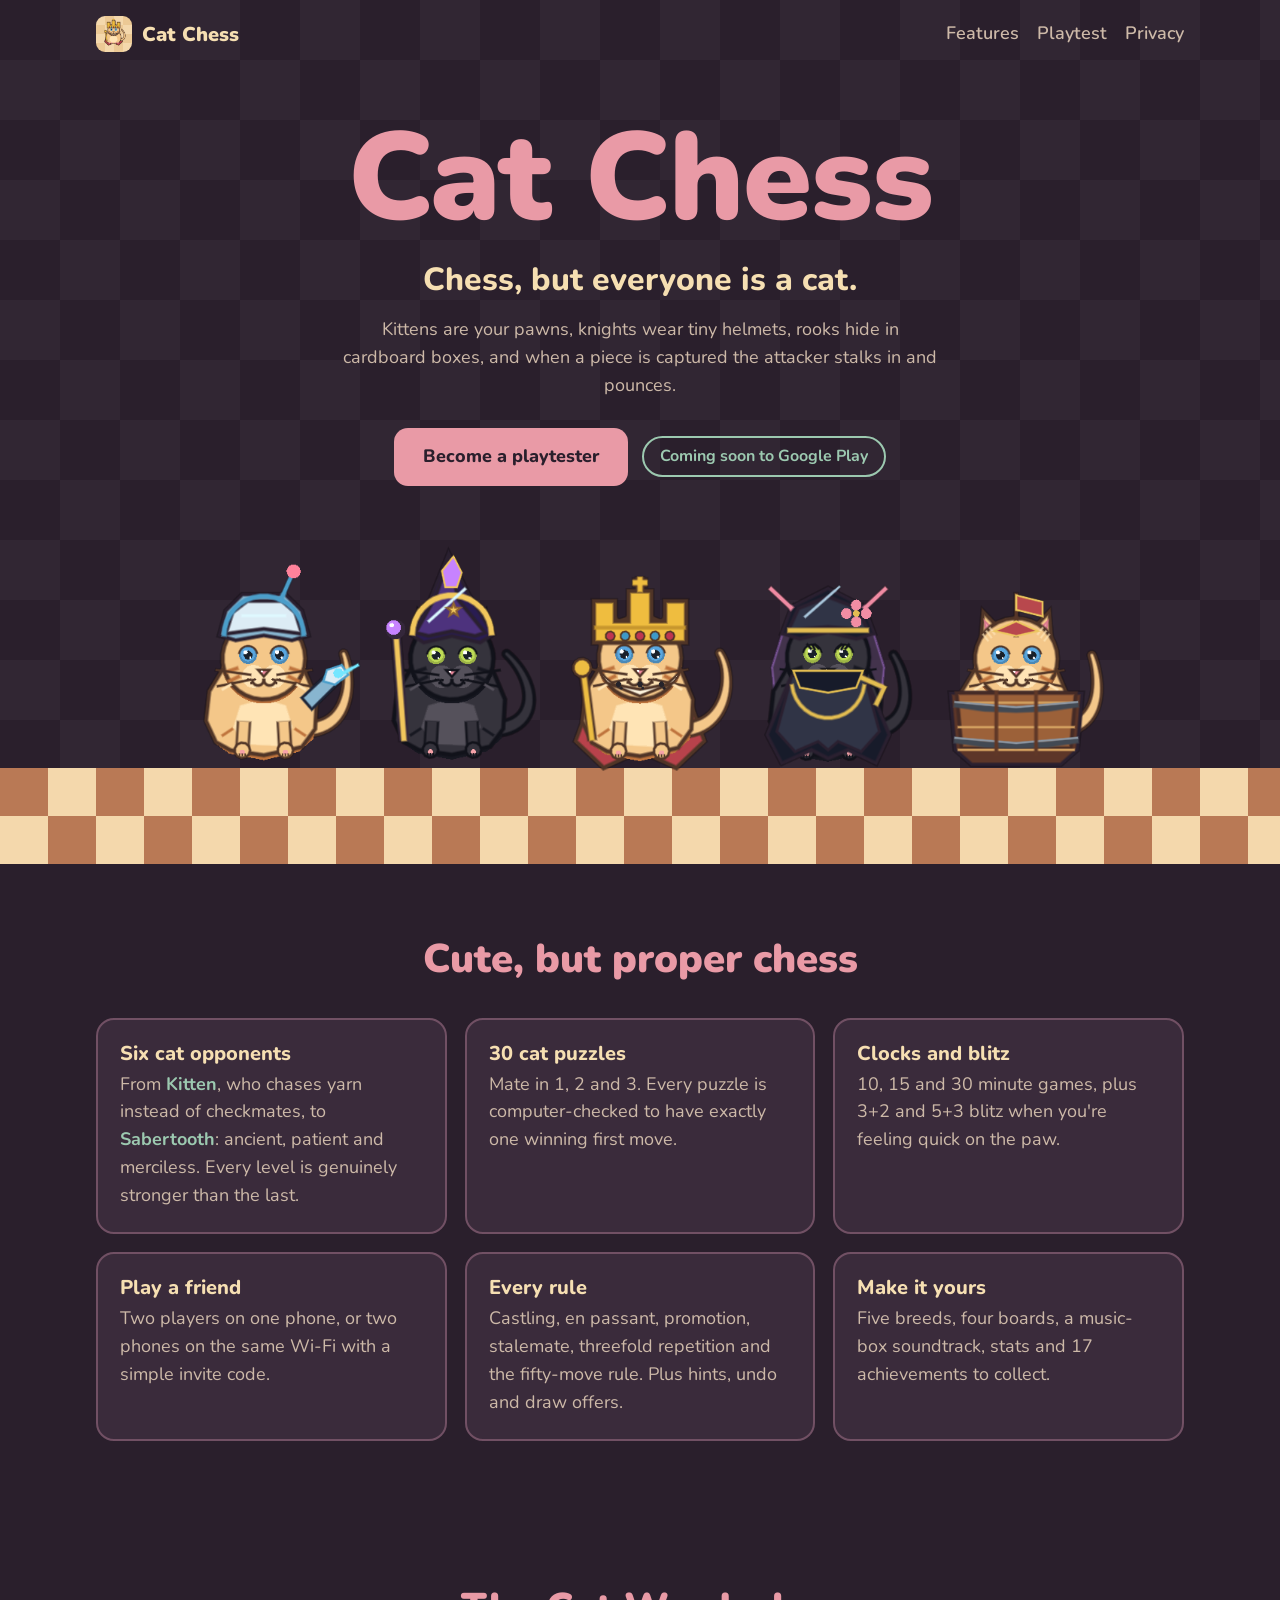
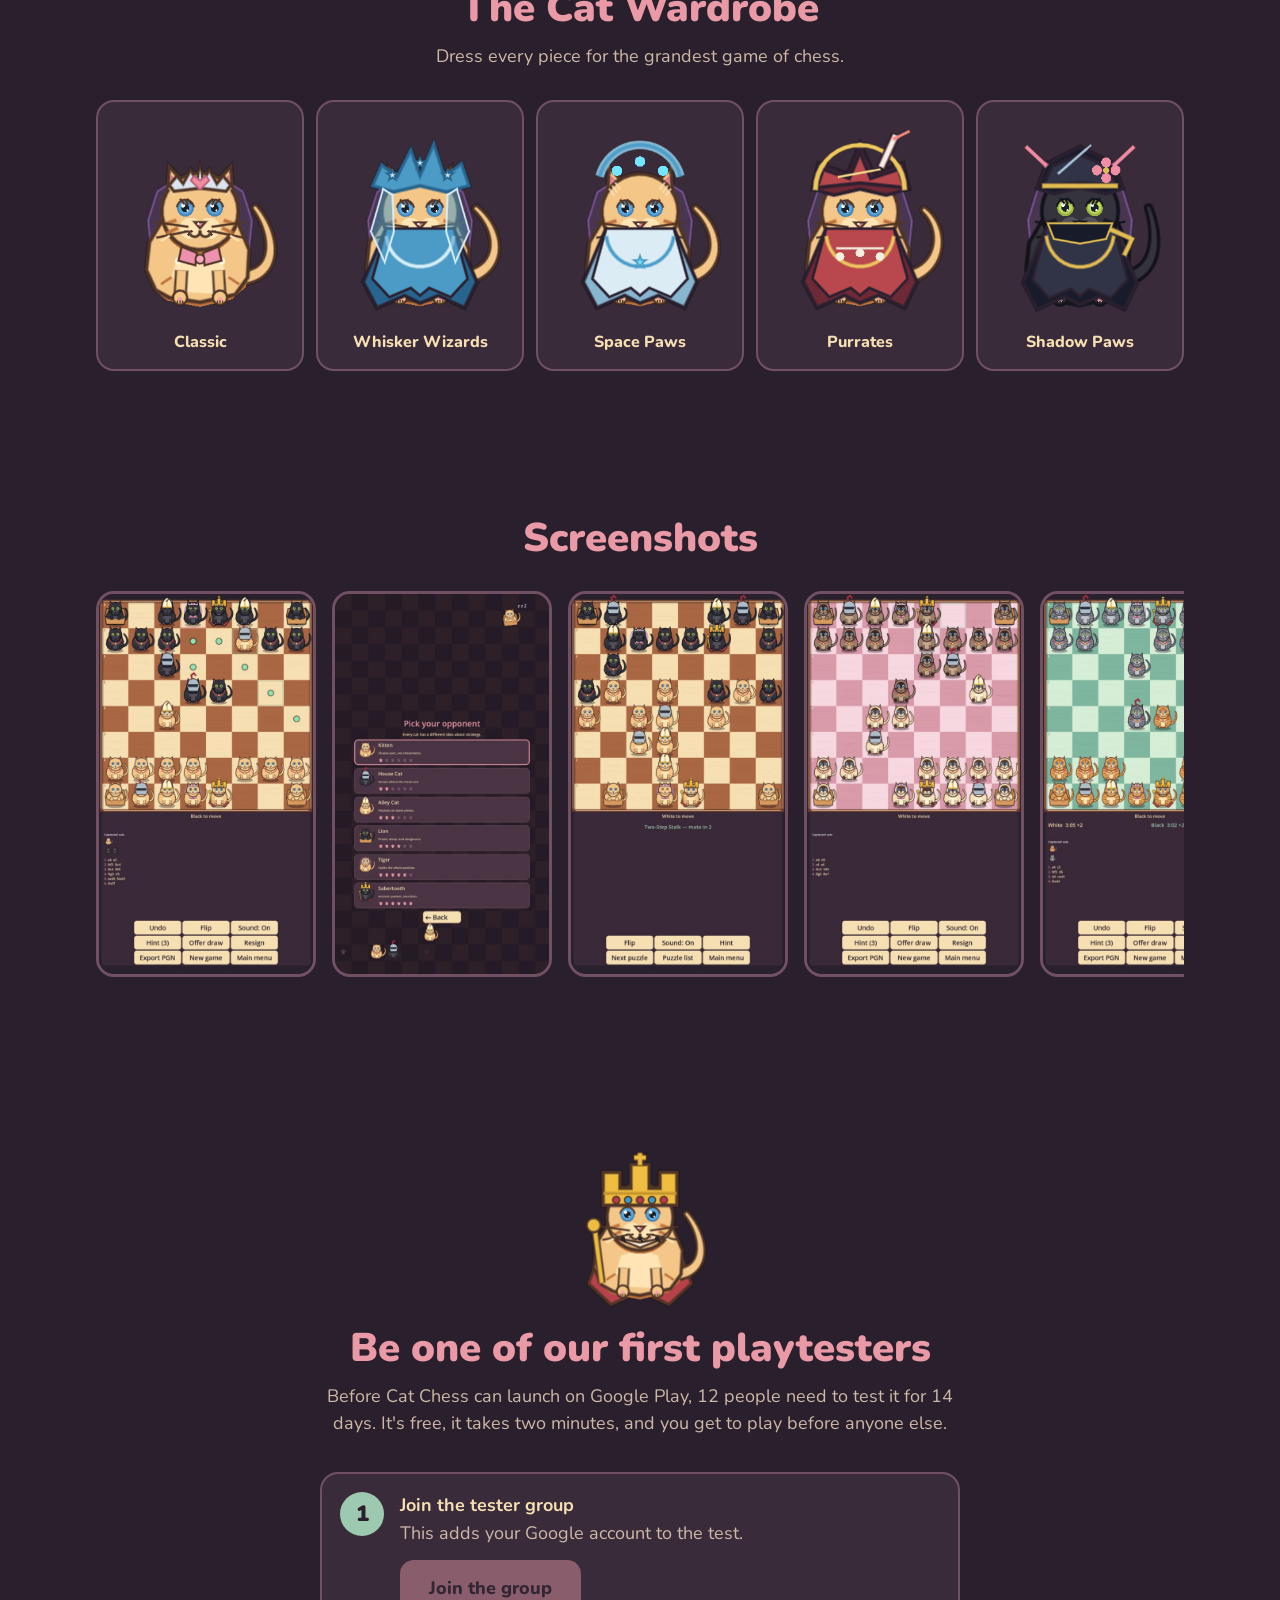
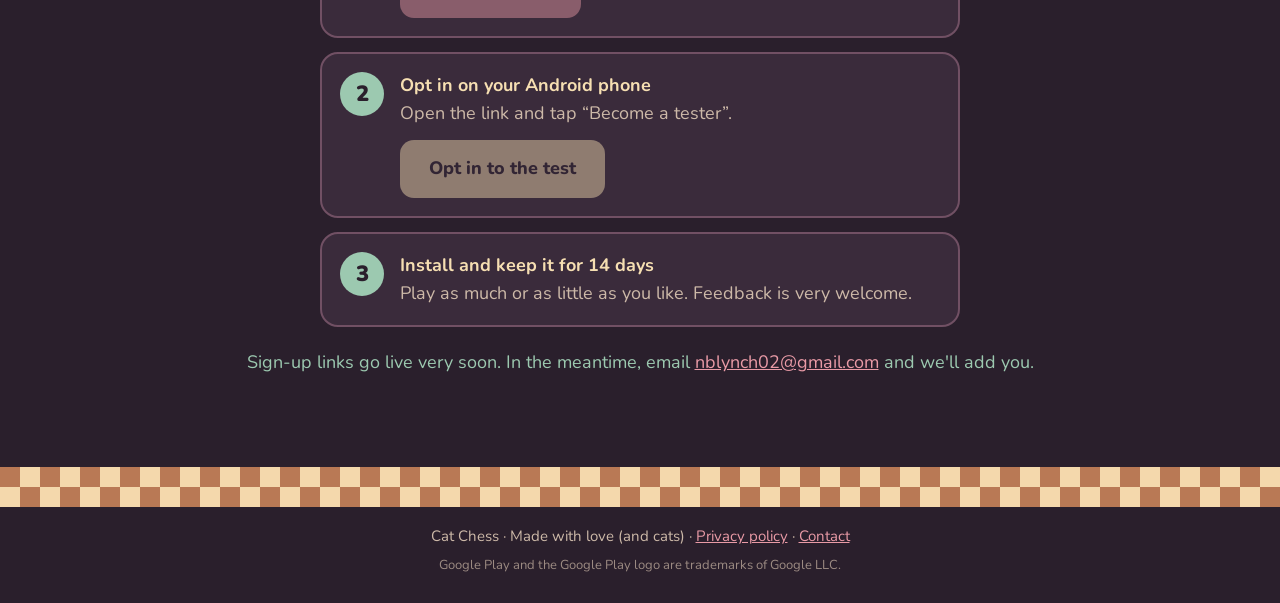
==== index.html @ 856974bc "Cat Chess website: landing page, privacy policy, app-ads.txt Co-Authored-By: Claude Opus 5.5 <norepl" ====
<!doctype html>
<html lang="en">
<head>
<meta charset="utf-8">
<meta name="viewport" content="width=device-width, initial-scale=1">
<title>Cat Chess — chess, but everyone is a cat</title>
<meta name="description" content="Cat Chess is a cosy chess game for Android where every piece is a cat. Six AI opponents, 30 puzzles, blitz clocks, cat costumes and Wi-Fi play with a friend.">
<meta property="og:title" content="Cat Chess">
<meta property="og:description" content="Chess, but everyone is a cat. Be one of the first playtesters!">
<meta property="og:image" content="img/og.png">
<meta property="og:type" content="website">
<link rel="icon" type="image/png" href="img/favicon.png">
<link rel="preconnect" href="https://fonts.googleapis.com">
<link rel="preconnect" href="https://fonts.gstatic.com" crossorigin>
<link href="https://fonts.googleapis.com/css2?family=Nunito:wght@400;600;800;900&display=swap" rel="stylesheet">
<link rel="stylesheet" href="style.css">
</head>
<body>
<header class="hero">
  <nav class="nav">
    <a class="brand" href="./"><img src="img/icon.png" alt="" width="36" height="36">Cat Chess</a>
    <div class="nav-links"><a href="#features">Features</a><a href="#playtest">Playtest</a><a href="privacy/">Privacy</a></div>
  </nav>
  <div class="hero-body">
    <h1>Cat Chess</h1>
    <p class="tagline">Chess, but everyone is a cat.</p>
    <p class="lede">Kittens are your pawns, knights wear tiny helmets, rooks hide in cardboard boxes, and when a piece is captured the attacker stalks in and pounces.</p>
    <div class="cta-row">
      <a class="btn primary" href="#playtest">Become a playtester</a>
      <span class="pill">Coming soon to Google Play</span>
    </div>
  </div>
  <div class="lineup"><img src="img/cats_row.png" alt="Five cats in costumes: an astronaut, a wizard, a king, a ninja and a pirate"></div>
  <div class="board-strip" aria-hidden="true"></div>
</header>

<main>
  <section id="features" class="features">
    <h2>Cute, but proper chess</h2>
    <div class="grid">
      <article class="card">
        <h3>Six cat opponents</h3>
        <p>From <b>Kitten</b>, who chases yarn instead of checkmates, to <b>Sabertooth</b>: ancient, patient and merciless. Every level is genuinely stronger than the last.</p>
      </article>
      <article class="card">
        <h3>30 cat puzzles</h3>
        <p>Mate in 1, 2 and 3. Every puzzle is computer-checked to have exactly one winning first move.</p>
      </article>
      <article class="card">
        <h3>Clocks and blitz</h3>
        <p>10, 15 and 30 minute games, plus 3+2 and 5+3 blitz when you're feeling quick on the paw.</p>
      </article>
      <article class="card">
        <h3>Play a friend</h3>
        <p>Two players on one phone, or two phones on the same Wi-Fi with a simple invite code.</p>
      </article>
      <article class="card">
        <h3>Every rule</h3>
        <p>Castling, en passant, promotion, stalemate, threefold repetition and the fifty-move rule. Plus hints, undo and draw offers.</p>
      </article>
      <article class="card">
        <h3>Make it yours</h3>
        <p>Five breeds, four boards, a music-box soundtrack, stats and 17 achievements to collect.</p>
      </article>
    </div>
  </section>

  <section class="wardrobe">
    <h2>The Cat Wardrobe</h2>
    <p class="section-lede">Dress every piece for the grandest game of chess.</p>
    <div class="costumes">
      <figure><img src="img/cat_classic.png" alt="Classic queen cat"><figcaption>Classic</figcaption></figure>
      <figure><img src="img/cat_wizard.png" alt="Wizard queen cat"><figcaption>Whisker Wizards</figcaption></figure>
      <figure><img src="img/cat_space.png" alt="Astronaut queen cat"><figcaption>Space Paws</figcaption></figure>
      <figure><img src="img/cat_pirate.png" alt="Pirate queen cat"><figcaption>Purrates</figcaption></figure>
      <figure><img src="img/cat_ninja.png" alt="Ninja queen cat"><figcaption>Shadow Paws</figcaption></figure>
    </div>
  </section>

  <section class="shots">
    <h2>Screenshots</h2>
    <div class="shot-row">
      <img src="img/02_game.jpg" alt="A game in progress with move dots showing" loading="lazy">
      <img src="img/03_opponents.jpg" alt="Choosing a cat opponent" loading="lazy">
      <img src="img/04_puzzle.jpg" alt="A cat chess puzzle" loading="lazy">
      <img src="img/05_siamese_sakura.jpg" alt="Siamese cats on the Sakura board" loading="lazy">
      <img src="img/06_blitz_tabby.jpg" alt="A blitz game with tabby cats" loading="lazy">
      <img src="img/01_home.jpg" alt="The Cat Chess home screen" loading="lazy">
    </div>
  </section>

  <section id="playtest" class="playtest">
    <img class="playtest-king" src="img/king.png" alt="">
    <h2>Be one of our first playtesters</h2>
    <p class="section-lede">Before Cat Chess can launch on Google Play, 12 people need to test it for 14 days. It's free, it takes two minutes, and you get to play before anyone else.</p>
    <ol class="steps">
      <li><span>1</span><div><b>Join the tester group</b><br>This adds your Google account to the test.<br><a class="btn primary step-btn" data-link="group" href="#">Join the group</a></div></li>
      <li><span>2</span><div><b>Opt in on your Android phone</b><br>Open the link and tap “Become a tester”.<br><a class="btn step-btn" data-link="optin" href="#">Opt in to the test</a></div></li>
      <li><span>3</span><div><b>Install and keep it for 14 days</b><br>Play as much or as little as you like. Feedback is very welcome.</div></li>
    </ol>
    <p class="soon" hidden>Sign-up links go live very soon. In the meantime, email <a href="mailto:nblynch02@gmail.com">nblynch02@gmail.com</a> and we'll add you.</p>
  </section>
</main>

<footer>
  <div class="board-strip small" aria-hidden="true"></div>
  <p>Cat Chess · Made with love (and cats) · <a href="privacy/">Privacy policy</a> · <a href="mailto:nblynch02@gmail.com">Contact</a></p>
  <p class="fine">Google Play and the Google Play logo are trademarks of Google LLC.</p>
</footer>

<script>
  // Fill these in when the links exist; empty links show the "coming soon" note instead.
  const LINKS = {
    group: "",
    optin: ""
  };
  let missing = false;
  document.querySelectorAll("[data-link]").forEach((a) => {
    const url = LINKS[a.dataset.link];
    if (url) { a.href = url; a.target = "_blank"; a.rel = "noopener"; }
    else { a.classList.add("disabled"); a.removeAttribute("href"); a.setAttribute("aria-disabled", "true"); missing = true; }
  });
  if (missing) document.querySelector(".soon").hidden = false;
</script>
</body>
</html>
---- style.css ----
:root {
  --bg: #2a1f2c;
  --panel: #3a2b3b;
  --panel-edge: #715064;
  --pink: #e99aa6;
  --cream: #f6dfb2;
  --mint: #9cc9b0;
  --light: #f4d8ac;
  --dark: #b97955;
  --text: #f3e6d4;
  --muted: #cdb9a8;
}

* { box-sizing: border-box; }
html { scroll-behavior: smooth; }
body {
  margin: 0;
  background: var(--bg);
  color: var(--text);
  font-family: "Nunito", system-ui, sans-serif;
  font-size: 18px;
  line-height: 1.55;
  overflow-x: hidden;
}
img { max-width: 100%; display: block; }
a { color: var(--pink); }
h1, h2, h3 { line-height: 1.15; margin: 0; }
h2 { font-size: clamp(28px, 5vw, 40px); color: var(--pink); font-weight: 900; text-align: center; }
h3 { font-size: 20px; color: var(--cream); font-weight: 800; margin-bottom: 6px; }
section { padding: 72px 16px; max-width: 1120px; margin: 0 auto; }
.section-lede { text-align: center; color: var(--muted); max-width: 640px; margin: 12px auto 0; }

/* Hero */
.hero {
  position: relative;
  background:
    repeating-conic-gradient(rgba(255,255,255,0.03) 0 25%, transparent 0 50%) 0 0 / 120px 120px,
    var(--bg);
  text-align: center;
}
.nav {
  display: flex; justify-content: space-between; align-items: center; gap: 12px;
  max-width: 1120px; margin: 0 auto; padding: 16px;
}
.brand { display: flex; align-items: center; gap: 10px; color: var(--cream); font-weight: 900; font-size: 20px; text-decoration: none; }
.brand img { border-radius: 9px; }
.nav-links { display: flex; gap: 18px; }
.nav-links a { color: var(--muted); text-decoration: none; font-weight: 600; }
.nav-links a:hover { color: var(--pink); }
.hero-body { padding: 40px 16px 8px; max-width: 760px; margin: 0 auto; }
.hero h1 { font-size: clamp(56px, 13vw, 124px); color: var(--pink); font-weight: 900; letter-spacing: -1px; }
.tagline { font-size: clamp(22px, 4vw, 32px); color: var(--cream); font-weight: 800; margin: 4px 0 12px; }
.lede { color: var(--muted); margin: 0 auto 28px; max-width: 600px; }
.cta-row { display: flex; gap: 14px; justify-content: center; align-items: center; flex-wrap: wrap; }
.pill { color: var(--mint); border: 2px solid var(--mint); border-radius: 999px; padding: 6px 16px; font-weight: 700; font-size: 16px; }
.lineup { max-width: 980px; margin: 36px auto -18px; padding: 0 16px; position: relative; z-index: 1; }
.board-strip {
  height: 96px;
  background: repeating-conic-gradient(var(--light) 0 25%, var(--dark) 0 50%) 0 0 / 96px 96px;
}
.board-strip.small { height: 40px; background-size: 40px 40px; }

/* Buttons */
.btn {
  display: inline-block; text-decoration: none; font-weight: 800;
  padding: 12px 26px; border-radius: 14px;
  background: var(--cream); color: var(--bg);
  border: 3px solid transparent; transition: transform .12s ease, box-shadow .12s ease;
}
.btn.primary { background: var(--pink); }
.btn:hover { transform: translateY(-2px); box-shadow: 0 6px 0 rgba(0,0,0,0.25); }
.btn.disabled { opacity: 0.45; pointer-events: none; }

/* Features */
.grid { display: grid; grid-template-columns: repeat(auto-fit, minmax(260px, 1fr)); gap: 18px; margin-top: 36px; }
.card { background: var(--panel); border: 2px solid var(--panel-edge); border-radius: 18px; padding: 22px; }
.card p { margin: 0; color: var(--muted); }
.card b { color: var(--mint); }

/* Wardrobe */
.costumes { display: grid; grid-template-columns: repeat(5, 1fr); gap: 12px; margin-top: 30px; }
.costumes figure { margin: 0; background: var(--panel); border: 2px solid var(--panel-edge); border-radius: 18px; padding: 10px 6px 14px; text-align: center; }
.costumes figcaption { color: var(--cream); font-weight: 800; font-size: 16px; }

/* Screenshots */
.shot-row { display: flex; gap: 16px; overflow-x: auto; padding: 30px 4px 12px; scroll-snap-type: x mandatory; }
.shot-row img { width: 220px; flex: 0 0 auto; border-radius: 18px; border: 3px solid var(--panel-edge); scroll-snap-align: start; }

/* Playtest */
.playtest { text-align: center; }
.playtest-king { width: 150px; margin: 0 auto 6px; }
.steps { list-style: none; padding: 0; margin: 34px auto 0; max-width: 640px; display: grid; gap: 14px; text-align: left; }
.steps li { display: flex; gap: 16px; background: var(--panel); border: 2px solid var(--panel-edge); border-radius: 18px; padding: 18px; }
.steps li > span {
  flex: 0 0 44px; height: 44px; border-radius: 50%; background: var(--mint); color: var(--bg);
  display: grid; place-items: center; font-weight: 900; font-size: 22px;
}
.steps b { color: var(--cream); }
.steps div { color: var(--muted); }
.step-btn { margin-top: 12px; }
.soon { margin-top: 22px; color: var(--mint); }

/* Footer */
footer { text-align: center; color: var(--muted); font-size: 15px; padding-bottom: 28px; }
footer p { margin: 18px 16px 0; }
footer .fine { font-size: 13px; opacity: 0.7; margin-top: 6px; }

/* Privacy page */
.doc { max-width: 760px; margin: 0 auto; padding: 24px 16px 60px; }
.doc h1 { color: var(--pink); font-size: clamp(34px, 7vw, 52px); font-weight: 900; margin: 20px 0 6px; }
.doc h2 { text-align: left; font-size: 22px; color: var(--cream); margin: 28px 0 6px; }
.doc p, .doc li { color: var(--muted); }
.doc .updated { color: var(--mint); }

@media (max-width: 720px) {
  body { font-size: 17px; }
  section { padding: 56px 16px; }
  .nav-links { gap: 12px; font-size: 15px; }
  .costumes { grid-template-columns: repeat(2, 1fr); }
  .costumes figure:last-child { grid-column: span 2; max-width: 50%; justify-self: center; }
  .board-strip { height: 64px; background-size: 64px 64px; }
  .shot-row img { width: 180px; }
}
@media (max-width: 420px) {
  .nav-links a:not([href="privacy/"]) { display: none; }
}
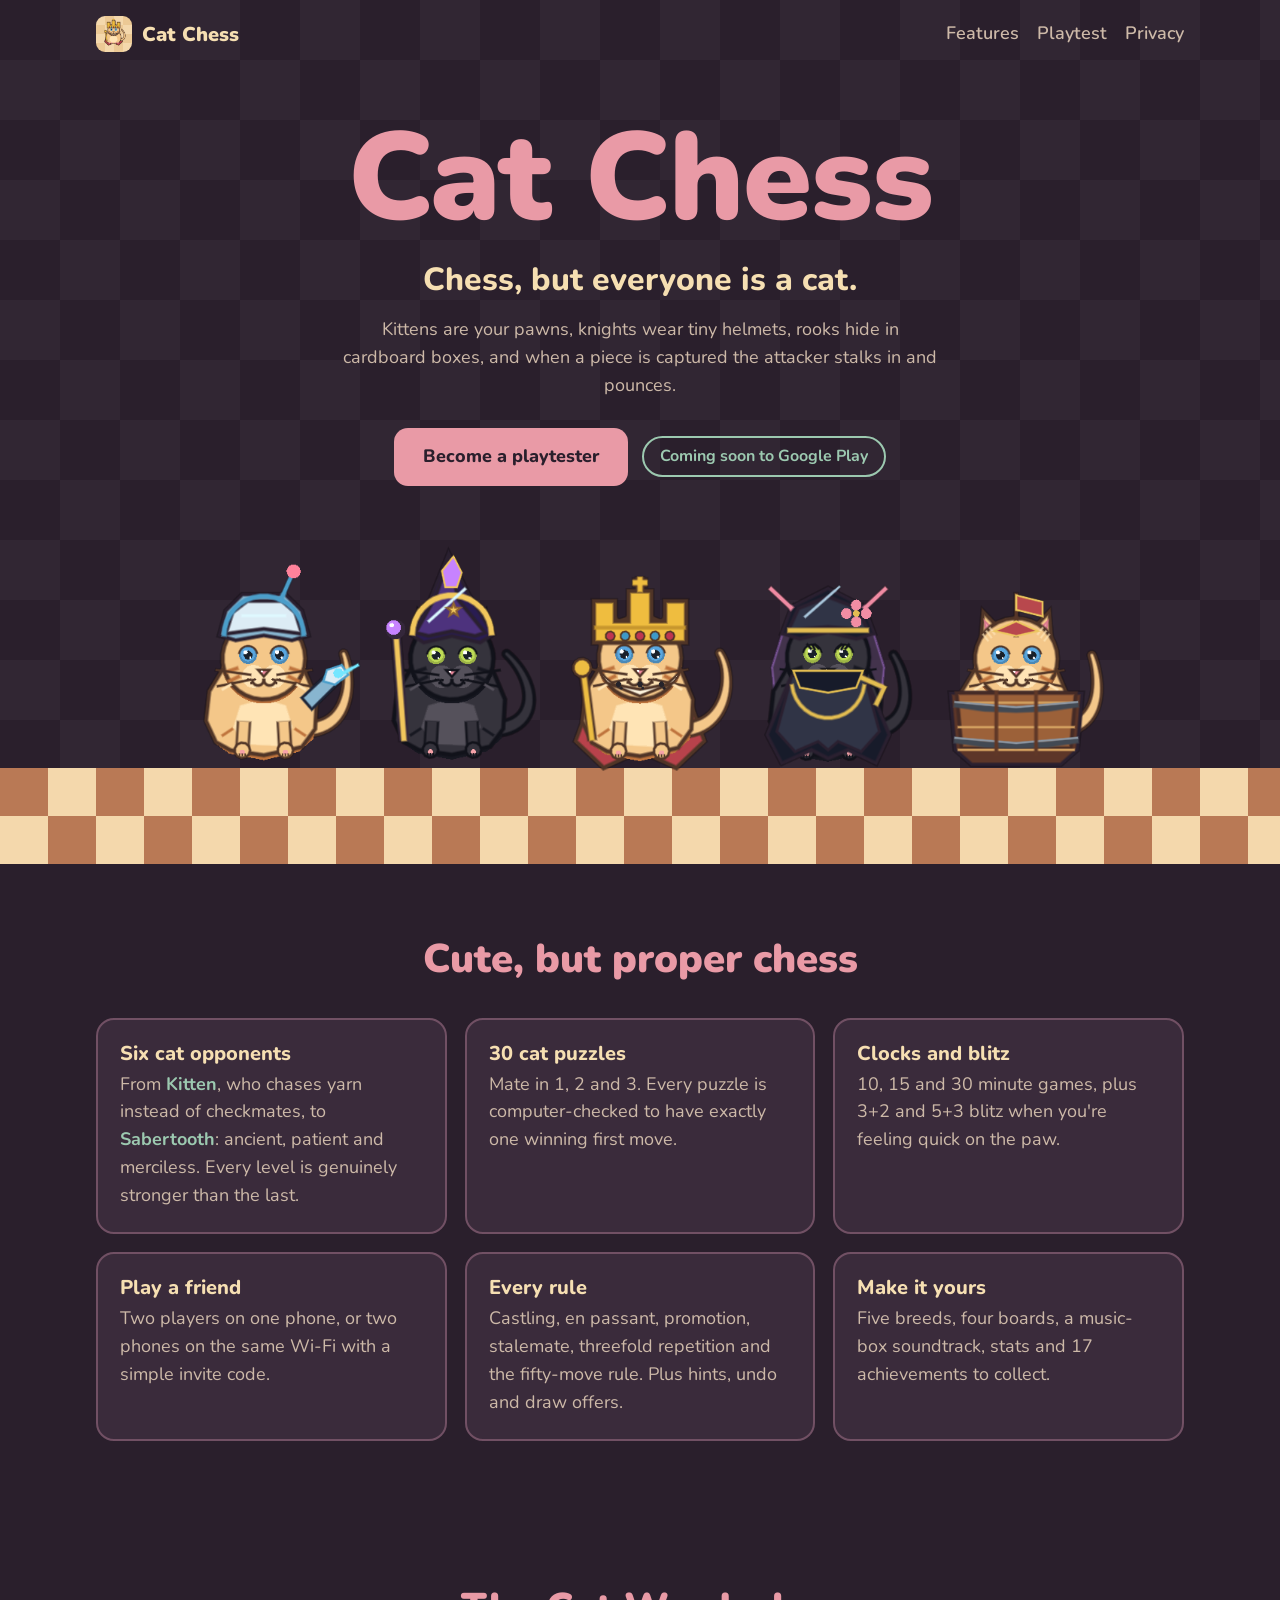
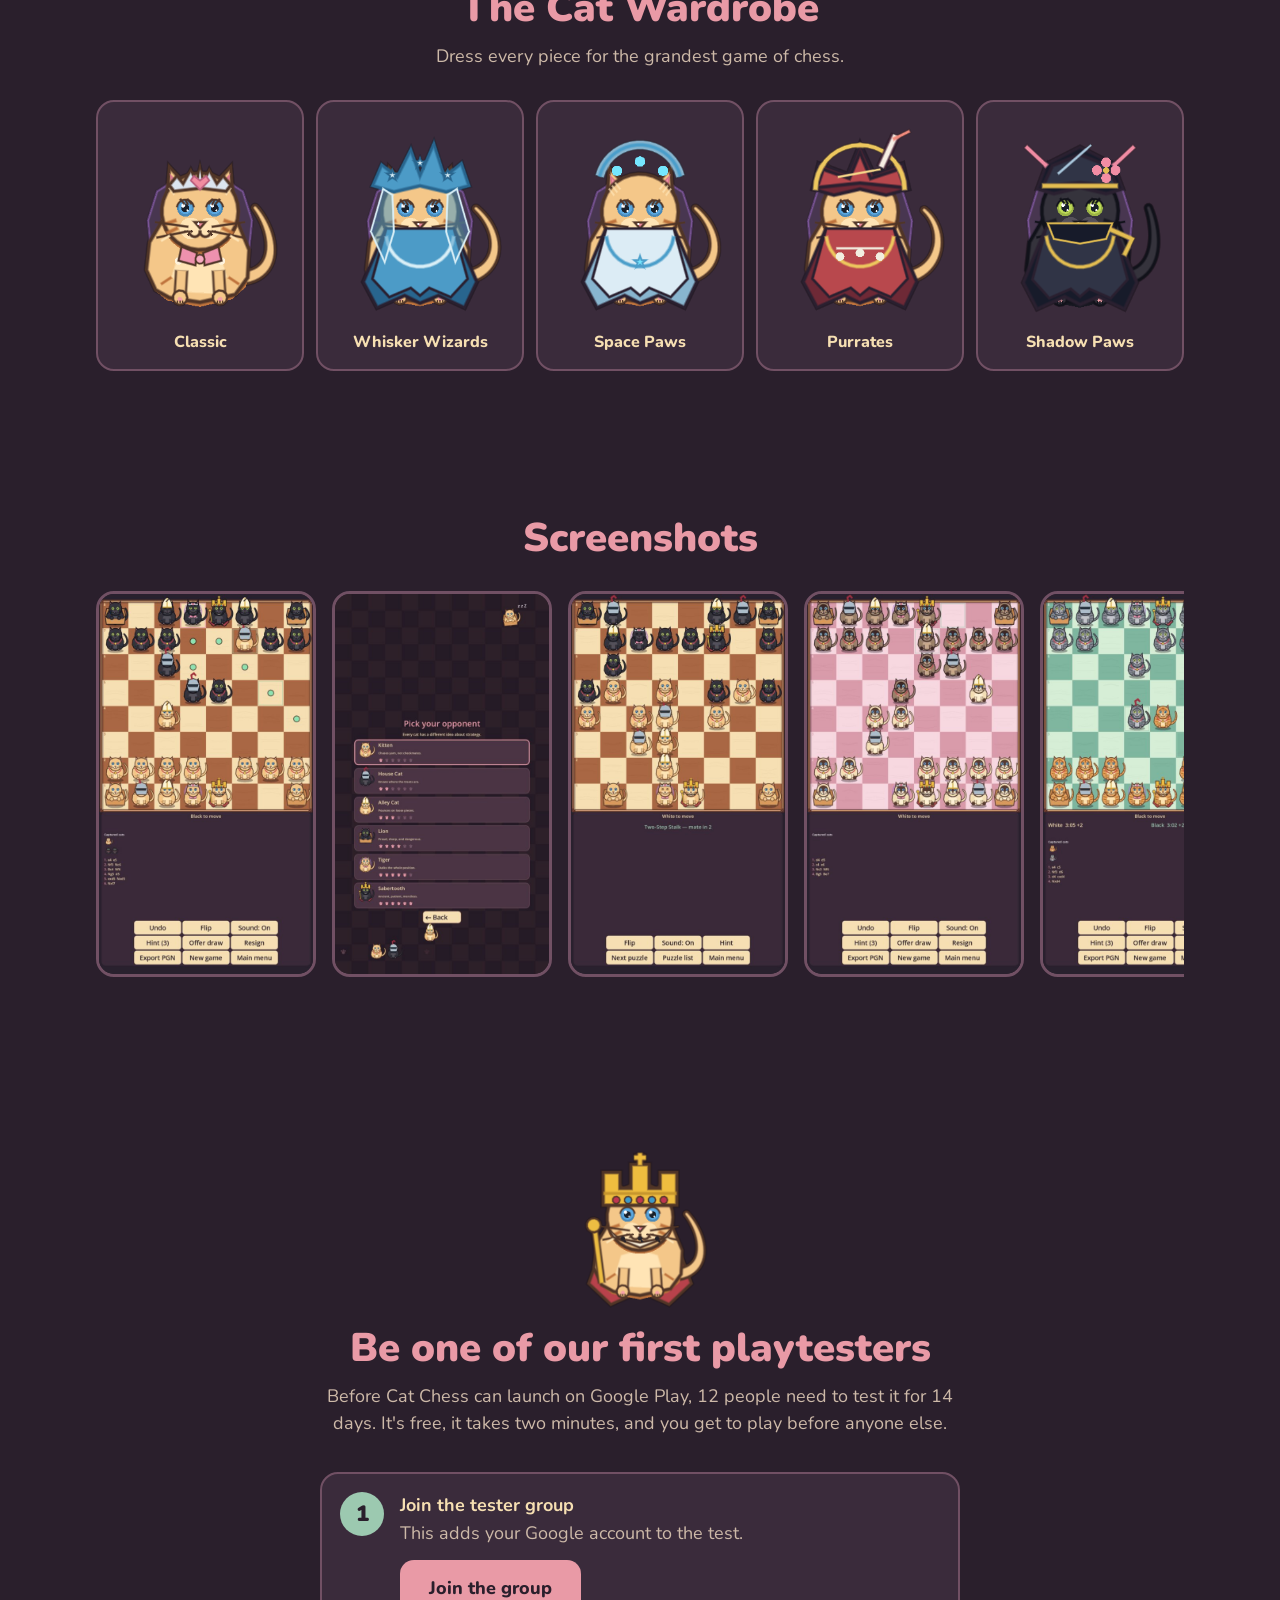
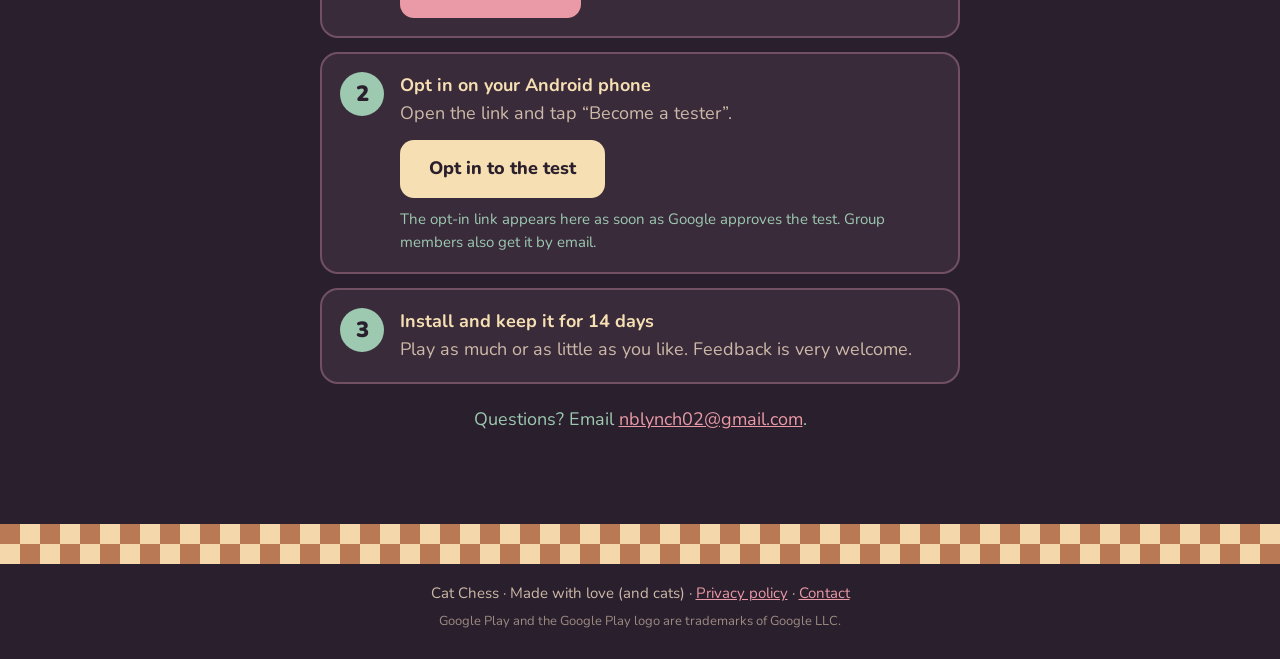
==== commit 87f924c8: "Tester sign-up: link the Google Group; opt-in note until the test is approved" ====
--- a/index.html
+++ b/index.html
@@ -95,10 +95,10 @@
     <p class="section-lede">Before Cat Chess can launch on Google Play, 12 people need to test it for 14 days. It's free, it takes two minutes, and you get to play before anyone else.</p>
     <ol class="steps">
       <li><span>1</span><div><b>Join the tester group</b><br>This adds your Google account to the test.<br><a class="btn primary step-btn" data-link="group" href="#">Join the group</a></div></li>
-      <li><span>2</span><div><b>Opt in on your Android phone</b><br>Open the link and tap “Become a tester”.<br><a class="btn step-btn" data-link="optin" href="#">Opt in to the test</a></div></li>
+      <li><span>2</span><div><b>Opt in on your Android phone</b><br>Open the link and tap “Become a tester”.<br><a class="btn step-btn" data-link="optin" href="#">Opt in to the test</a><small class="optin-soon">The opt-in link appears here as soon as Google approves the test. Group members also get it by email.</small></div></li>
       <li><span>3</span><div><b>Install and keep it for 14 days</b><br>Play as much or as little as you like. Feedback is very welcome.</div></li>
     </ol>
-    <p class="soon" hidden>Sign-up links go live very soon. In the meantime, email <a href="mailto:nblynch02@gmail.com">nblynch02@gmail.com</a> and we'll add you.</p>
+    <p class="soon" hidden>Questions? Email <a href="mailto:nblynch02@gmail.com">nblynch02@gmail.com</a>.</p>
   </section>
 </main>
 
@@ -111,16 +111,16 @@
 <script>
   // Fill these in when the links exist; empty links show the "coming soon" note instead.
   const LINKS = {
-    group: "",
+    group: "https://groups.google.com/g/cat-chess-testers",
     optin: ""
   };
-  let missing = false;
   document.querySelectorAll("[data-link]").forEach((a) => {
     const url = LINKS[a.dataset.link];
     if (url) { a.href = url; a.target = "_blank"; a.rel = "noopener"; }
-    else { a.classList.add("disabled"); a.removeAttribute("href"); a.setAttribute("aria-disabled", "true"); missing = true; }
+    else { a.hidden = true; }
   });
-  if (missing) document.querySelector(".soon").hidden = false;
+  document.querySelectorAll(".optin-soon").forEach((el) => { el.hidden = Boolean(LINKS.optin); });
+  document.querySelector(".soon").hidden = false;
 </script>
 </body>
 </html>
--- a/style.css
+++ b/style.css
@@ -83,7 +83,7 @@
 .costumes figcaption { color: var(--cream); font-weight: 800; font-size: 16px; }
 
 /* Screenshots */
-.shot-row { display: flex; gap: 16px; overflow-x: auto; padding: 30px 4px 12px; scroll-snap-type: x mandatory; }
+.shot-row { display: flex; gap: 16px; overflow-x: auto; scrollbar-color: var(--panel-edge) transparent; padding: 30px 4px 12px; scroll-snap-type: x mandatory; }
 .shot-row img { width: 220px; flex: 0 0 auto; border-radius: 18px; border: 3px solid var(--panel-edge); scroll-snap-align: start; }
 
 /* Playtest */
@@ -99,6 +99,7 @@
 .steps div { color: var(--muted); }
 .step-btn { margin-top: 12px; }
 .soon { margin-top: 22px; color: var(--mint); }
+.optin-soon { display: block; margin-top: 10px; color: var(--mint); font-size: 15px; }
 
 /* Footer */
 footer { text-align: center; color: var(--muted); font-size: 15px; padding-bottom: 28px; }
